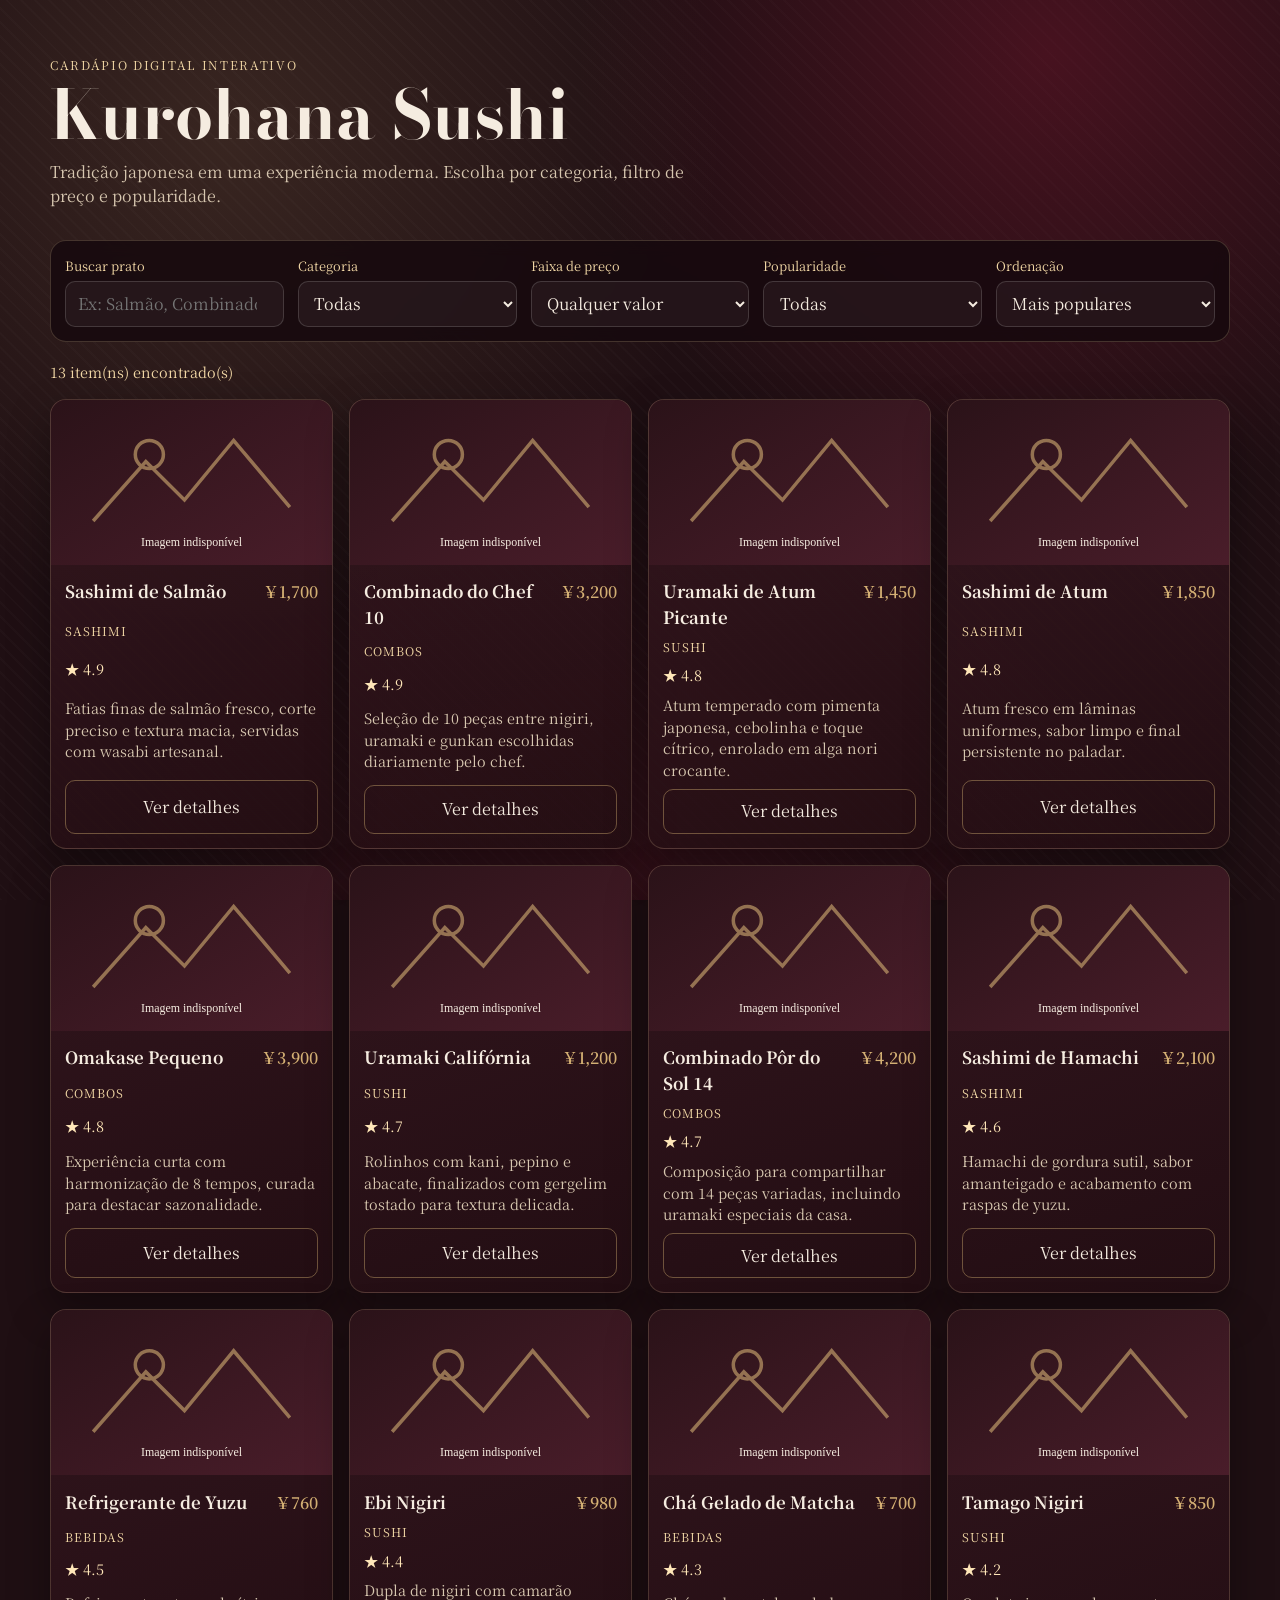
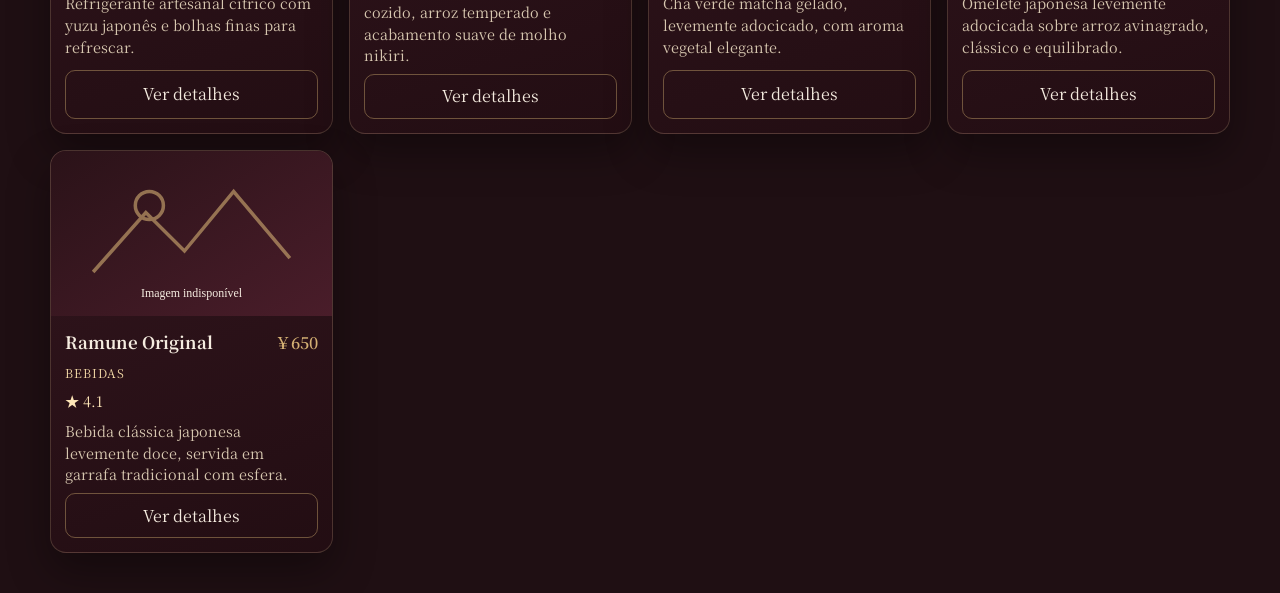
==== index.html @ 22fa5e56 "first commit" ====
<!doctype html>
<html lang="pt-BR">
  <head>
    <meta charset="UTF-8" />
    <meta name="viewport" content="width=device-width, initial-scale=1.0" />
    <meta
      name="description"
      content="Cardápio digital interativo de sushi com busca, filtros e visual vintage moderno."
    />
    <title>Kurohana Sushi | Cardápio Digital</title>
    <link rel="preconnect" href="https://fonts.googleapis.com" />
    <link rel="preconnect" href="https://fonts.gstatic.com" crossorigin />
    <link
      href="https://fonts.googleapis.com/css2?family=Bodoni+Moda:opsz,wght@6..96,400;6..96,600;6..96,700&family=Noto+Serif+JP:wght@400;600;700&display=swap"
      rel="stylesheet"
    />
    <link rel="stylesheet" href="assets/css/styles.css" />
  </head>
  <body data-page="menu">
    <div class="site-bg" aria-hidden="true"></div>

    <header class="hero container">
      <p class="hero-kicker">Cardápio Digital Interativo</p>
      <h1 class="hero-title">Kurohana Sushi</h1>
      <p class="hero-subtitle">
        Tradição japonesa em uma experiência moderna. Escolha por categoria,
        filtro de preço e popularidade.
      </p>
    </header>

    <main class="container" id="main-content">
      <section class="controls" aria-label="Busca e filtros">
        <div class="field">
          <label for="search-input">Buscar prato</label>
          <input
            id="search-input"
            type="search"
            placeholder="Ex: Salmão, Combinado, Yuzu"
            autocomplete="off"
          />
        </div>

        <div class="field">
          <label for="category-filter">Categoria</label>
          <select id="category-filter" aria-label="Filtrar por categoria">
            <option value="all">Todas</option>
          </select>
        </div>

        <div class="field">
          <label for="price-filter">Faixa de preço</label>
          <select id="price-filter" aria-label="Filtrar por faixa de preço">
            <option value="all">Qualquer valor</option>
            <option value="0-1000">Até ¥1.000</option>
            <option value="1001-1800">¥1.001 a ¥1.800</option>
            <option value="1801-3000">¥1.801 a ¥3.000</option>
            <option value="3001-999999">Acima de ¥3.000</option>
          </select>
        </div>

        <div class="field">
          <label for="rating-filter">Popularidade</label>
          <select id="rating-filter" aria-label="Filtrar por popularidade">
            <option value="0">Todas</option>
            <option value="4">A partir de 4.0</option>
            <option value="4.5">A partir de 4.5</option>
            <option value="4.8">A partir de 4.8</option>
          </select>
        </div>

        <div class="field">
          <label for="sort-filter">Ordenação</label>
          <select id="sort-filter" aria-label="Ordenar itens">
            <option value="popular">Mais populares</option>
            <option value="price-asc">Menor preço</option>
            <option value="price-desc">Maior preço</option>
            <option value="name-asc">Nome A-Z</option>
          </select>
        </div>
      </section>

      <section class="status-wrap" aria-live="polite">
        <p id="results-count" class="results-count"></p>
        <p id="loading-state" class="status-message">Carregando cardápio...</p>
        <p id="error-state" class="status-message hidden" role="alert">
          Não foi possível carregar o cardápio. Recarregue a página.
        </p>
        <p id="empty-state" class="status-message hidden">
          Nenhum item encontrado para os filtros aplicados.
        </p>
      </section>

      <section aria-label="Itens do cardápio">
        <div id="menu-grid" class="menu-grid" role="list"></div>
      </section>
    </main>

    <dialog id="item-modal" class="item-modal" aria-labelledby="modal-title">
      <article>
        <button type="button" class="modal-close" id="modal-close" aria-label="Fechar detalhes">
          Fechar
        </button>
        <img id="modal-image" src="" alt="" />
        <div class="modal-content">
          <p id="modal-category" class="tag"></p>
          <h2 id="modal-title"></h2>
          <p id="modal-price" class="price"></p>
          <p id="modal-rating" class="rating"></p>
          <p id="modal-description"></p>
        </div>
      </article>
    </dialog>

    <script src="assets/js/utils.js"></script>
    <script src="assets/js/app.js" defer></script>
  </body>
</html>
---- assets/css/styles.css ----
:root {
  --bg: #1f0f13;
  --bg-soft: #2e151a;
  --panel: rgba(39, 19, 24, 0.78);
  --panel-strong: #35171f;
  --accent: #d4b074;
  --accent-soft: #f2d8a6;
  --text: #f5ece0;
  --text-soft: #d7c7b0;
  --danger: #d95252;
  --ring: rgba(212, 176, 116, 0.55);
  --radius: 16px;
  --shadow: 0 18px 40px rgba(0, 0, 0, 0.35);
}

* {
  box-sizing: border-box;
}

html,
body {
  margin: 0;
  padding: 0;
}

body {
  color: var(--text);
  background: var(--bg);
  font-family: "Noto Serif JP", "Palatino Linotype", "Book Antiqua", serif;
  line-height: 1.5;
  min-height: 100vh;
  position: relative;
}

.site-bg {
  position: fixed;
  inset: 0;
  z-index: -1;
  background:
    radial-gradient(circle at 18% 15%, rgba(212, 176, 116, 0.14), transparent 38%),
    radial-gradient(circle at 82% 6%, rgba(119, 22, 46, 0.45), transparent 35%),
    radial-gradient(circle at 50% 115%, rgba(70, 17, 30, 0.65), transparent 45%),
    repeating-linear-gradient(
      45deg,
      rgba(255, 255, 255, 0.014) 0,
      rgba(255, 255, 255, 0.014) 2px,
      transparent 2px,
      transparent 10px
    ),
    var(--bg);
}

img {
  max-width: 100%;
  display: block;
}

.container {
  width: min(1180px, calc(100% - 2rem));
  margin: 0 auto;
}

.hero {
  padding: 3.5rem 0 2rem;
}

.hero-kicker {
  text-transform: uppercase;
  letter-spacing: 0.14em;
  font-size: 0.75rem;
  color: var(--accent-soft);
  margin: 0;
}

.hero-title {
  font-family: "Bodoni Moda", "Didot", "Times New Roman", serif;
  font-size: clamp(2rem, 6vw, 4.25rem);
  margin: 0.35rem 0 0.8rem;
  line-height: 1;
  font-weight: 700;
}

.hero-subtitle {
  margin: 0;
  max-width: 72ch;
  color: var(--text-soft);
}

.controls {
  position: sticky;
  top: 0;
  z-index: 20;
  margin-bottom: 1.2rem;
  padding: 0.9rem;
  border: 1px solid rgba(242, 216, 166, 0.2);
  border-radius: var(--radius);
  background: rgba(22, 9, 14, 0.84);
  backdrop-filter: blur(8px);
  display: grid;
  gap: 0.85rem;
  grid-template-columns: repeat(auto-fit, minmax(145px, 1fr));
}

.field {
  display: grid;
  gap: 0.35rem;
}

.field-inline {
  grid-template-columns: repeat(2, minmax(0, 1fr));
  gap: 0.8rem;
}

label {
  font-size: 0.8rem;
  color: var(--accent-soft);
}

input,
select,
textarea,
button {
  font: inherit;
}

input,
select,
textarea {
  width: 100%;
  border-radius: 10px;
  border: 1px solid rgba(255, 255, 255, 0.15);
  background: rgba(245, 236, 224, 0.05);
  color: var(--text);
  padding: 0.6rem 0.72rem;
}

input:focus-visible,
select:focus-visible,
textarea:focus-visible,
button:focus-visible {
  outline: 2px solid var(--ring);
  outline-offset: 1px;
}

select option {
  color: #111;
}

button {
  border: 1px solid rgba(212, 176, 116, 0.42);
  border-radius: 999px;
  background: linear-gradient(135deg, #5f232f, #75273a);
  color: var(--text);
  padding: 0.58rem 1rem;
  cursor: pointer;
  transition: transform 0.2s ease, filter 0.2s ease;
}

button:hover {
  transform: translateY(-1px);
  filter: brightness(1.08);
}

button.danger {
  background: linear-gradient(135deg, #5e1b1d, #8a2c2f);
  border-color: rgba(217, 82, 82, 0.58);
}

.ghost-btn {
  background: transparent;
  border-radius: 10px;
  width: 100%;
}

.status-wrap {
  margin: 0.45rem 0 1rem;
}

.results-count {
  margin: 0;
  font-size: 0.9rem;
  color: var(--accent-soft);
}

.status-message {
  margin: 0.2rem 0;
  color: var(--text-soft);
}

.hidden {
  display: none !important;
}

.menu-grid {
  display: grid;
  gap: 1rem;
  grid-template-columns: repeat(auto-fill, minmax(250px, 1fr));
  padding-bottom: 2.5rem;
}

.menu-card {
  border-radius: var(--radius);
  overflow: hidden;
  border: 1px solid rgba(242, 216, 166, 0.18);
  background: linear-gradient(160deg, rgba(53, 23, 31, 0.88), rgba(36, 14, 19, 0.88));
  box-shadow: var(--shadow);
  display: grid;
  grid-template-rows: 165px 1fr;
}

.menu-card-image {
  width: 100%;
  height: 165px;
  object-fit: cover;
}

.menu-card-body {
  padding: 0.9rem;
  display: grid;
  gap: 0.52rem;
}

.menu-card-top {
  display: flex;
  justify-content: space-between;
  gap: 0.75rem;
  align-items: baseline;
}

.menu-card-title {
  margin: 0;
  font-size: 1.05rem;
  font-weight: 700;
}

.tag {
  margin: 0;
  font-size: 0.75rem;
  color: var(--accent-soft);
  text-transform: uppercase;
  letter-spacing: 0.08em;
}

.price {
  margin: 0;
  font-size: 1rem;
  color: var(--accent);
  white-space: nowrap;
  font-weight: 600;
}

.rating {
  margin: 0;
  font-size: 0.9rem;
  color: #ffe7b9;
}

.menu-card-description {
  margin: 0;
  color: var(--text-soft);
  font-size: 0.9rem;
}

.reveal {
  opacity: 0;
  transform: translateY(10px);
  animation: card-reveal 0.45s ease forwards;
}

.reveal:nth-child(2n) {
  animation-delay: 0.04s;
}

.reveal:nth-child(3n) {
  animation-delay: 0.08s;
}

.reveal:nth-child(5n) {
  animation-delay: 0.12s;
}

.item-modal {
  width: min(740px, calc(100% - 1.2rem));
  border: 1px solid rgba(242, 216, 166, 0.22);
  background: var(--panel-strong);
  color: var(--text);
  border-radius: var(--radius);
  padding: 0;
}

.item-modal::backdrop {
  background: rgba(4, 2, 3, 0.8);
}

.item-modal article {
  display: grid;
  grid-template-columns: 1fr 1fr;
  min-height: 340px;
}

.item-modal img {
  width: 100%;
  height: 100%;
  object-fit: cover;
}

.modal-content {
  padding: 1.2rem;
}

.modal-content h2 {
  margin: 0.15rem 0 0.8rem;
}

.modal-close {
  position: absolute;
  right: 0.8rem;
  top: 0.8rem;
  z-index: 1;
}

.admin-layout {
  display: grid;
  gap: 1rem;
  align-items: start;
  grid-template-columns: 1.2fr 1.2fr 1fr;
  padding-bottom: 2.5rem;
}

.admin-panel {
  border: 1px solid rgba(242, 216, 166, 0.2);
  border-radius: var(--radius);
  background: var(--panel);
  backdrop-filter: blur(6px);
  padding: 1rem;
}

.admin-panel h2 {
  margin-top: 0;
  font-size: 1.1rem;
}

.tool-row {
  display: flex;
  flex-wrap: wrap;
  gap: 0.55rem;
  margin-bottom: 0.9rem;
}

.admin-list-wrap {
  border: 1px solid rgba(255, 255, 255, 0.12);
  border-radius: 10px;
  max-height: 380px;
  overflow: auto;
}

.admin-item-list {
  list-style: none;
  margin: 0;
  padding: 0;
}

.admin-item-list li {
  border-bottom: 1px solid rgba(255, 255, 255, 0.08);
}

.admin-item-list li:last-child {
  border-bottom: 0;
}

.admin-item-btn {
  width: 100%;
  text-align: left;
  border: 0;
  border-radius: 0;
  background: transparent;
  padding: 0.72rem;
}

.admin-item-btn.active {
  background: rgba(212, 176, 116, 0.18);
}

.admin-item-btn strong {
  display: block;
}

.admin-item-btn span {
  display: block;
  color: var(--text-soft);
  font-size: 0.85rem;
}

.error-text {
  min-height: 1.1em;
  margin: 0;
  color: #ffbaba;
  font-size: 0.78rem;
}

.diff-summary {
  margin: 0.6rem 0 0.85rem;
  color: var(--accent-soft);
  font-size: 0.88rem;
}

.single-preview {
  grid-template-columns: minmax(0, 1fr);
  padding-bottom: 0;
}

@keyframes card-reveal {
  from {
    opacity: 0;
    transform: translateY(10px);
  }
  to {
    opacity: 1;
    transform: translateY(0);
  }
}

@media (max-width: 1080px) {
  .admin-layout {
    grid-template-columns: 1fr;
  }
}

@media (max-width: 840px) {
  .item-modal article {
    grid-template-columns: 1fr;
  }

  .menu-card {
    grid-template-rows: 175px 1fr;
  }

  .menu-card-image {
    height: 175px;
  }
}

@media (max-width: 680px) {
  .hero {
    padding-top: 2.8rem;
  }

  .controls {
    grid-template-columns: 1fr 1fr;
    top: 0.35rem;
  }

  .field-inline {
    grid-template-columns: 1fr;
  }
}

@media (max-width: 480px) {
  .controls {
    grid-template-columns: 1fr;
  }
}

@media (prefers-reduced-motion: reduce) {
  *,
  *::before,
  *::after {
    animation: none !important;
    transition: none !important;
    scroll-behavior: auto !important;
  }
}
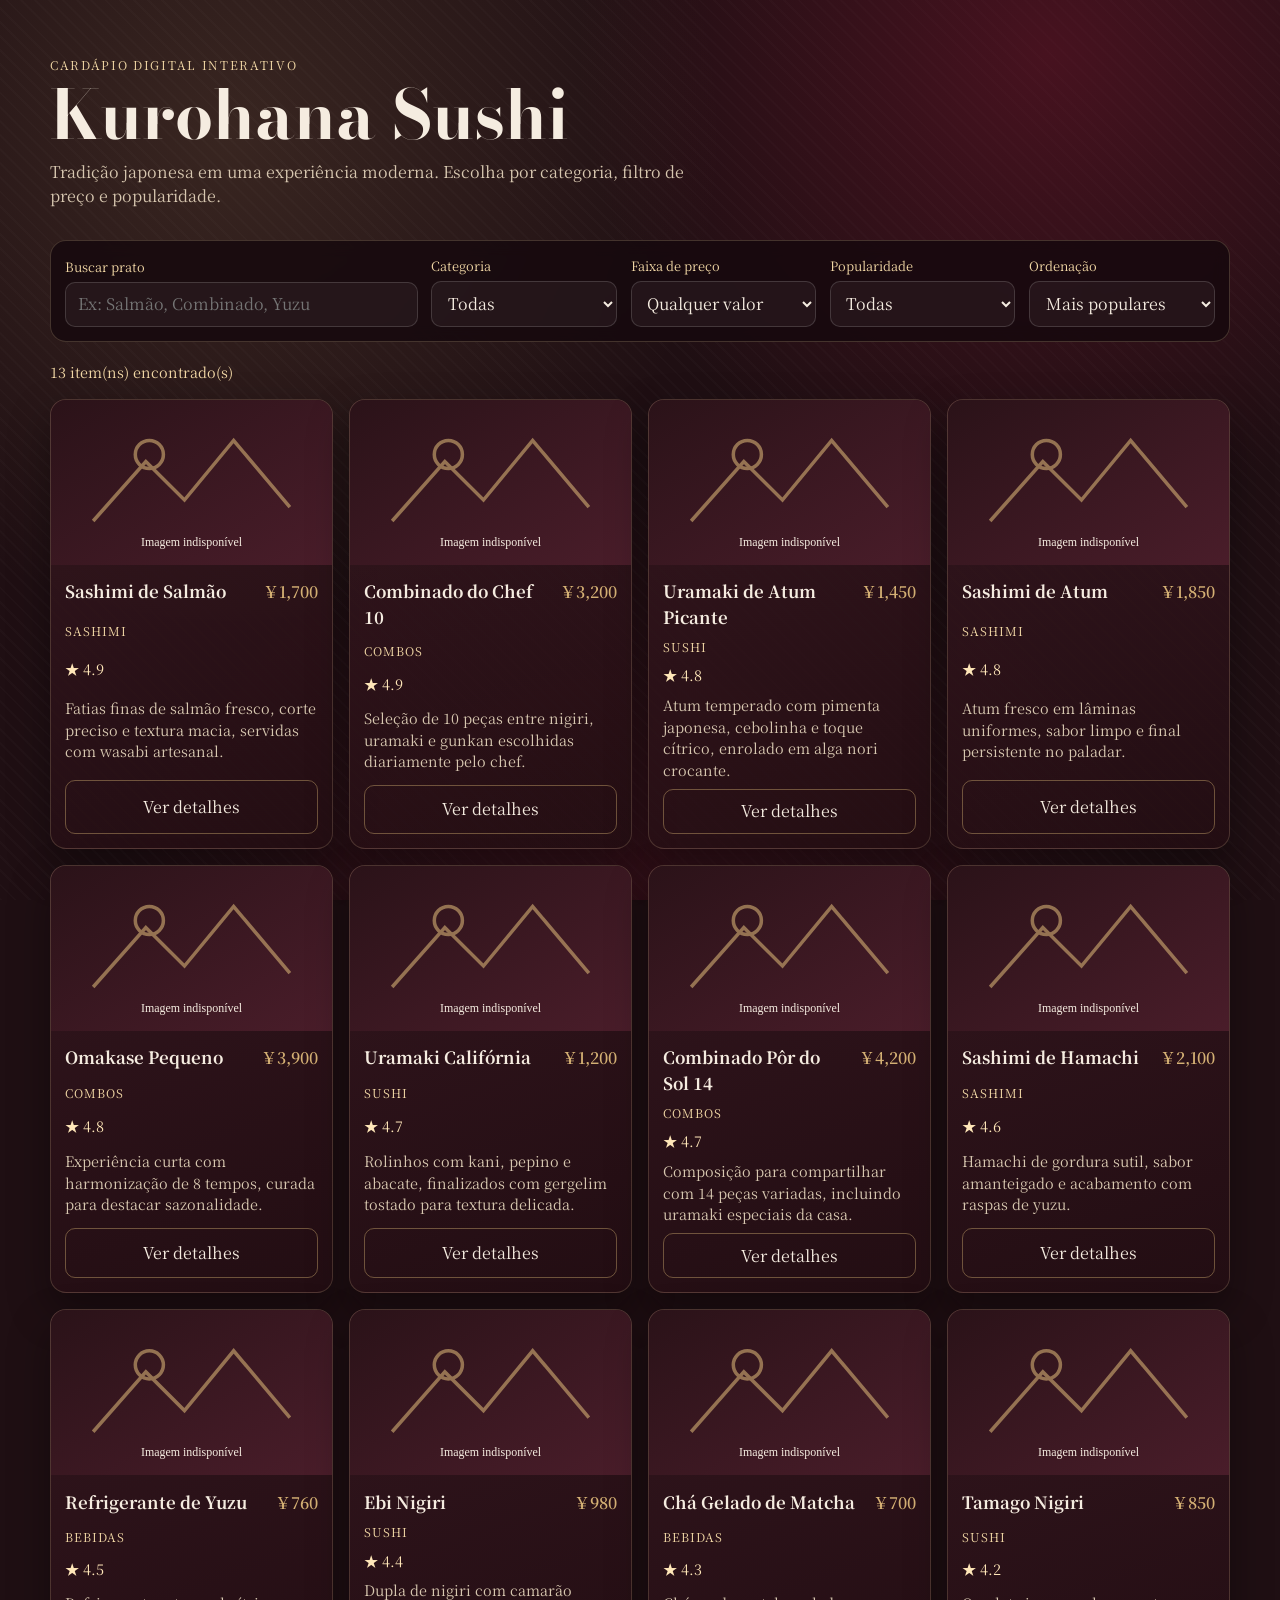
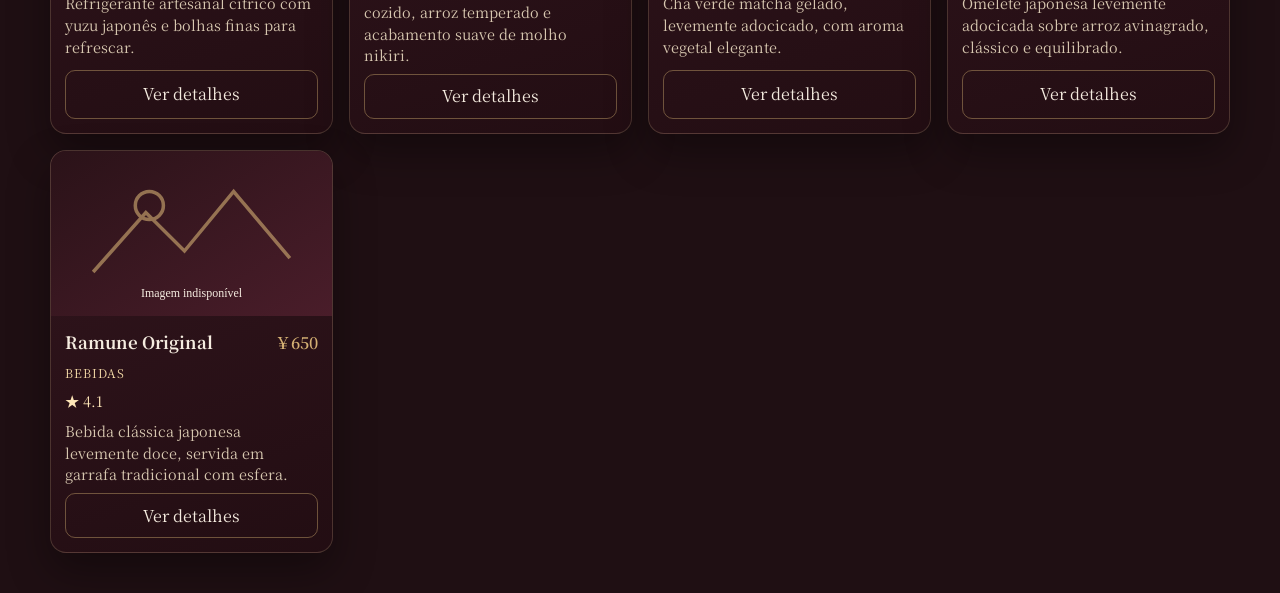
==== commit 95449010: "second commit" ====
--- a/index.html
+++ b/index.html
@@ -30,7 +30,7 @@
 
     <main class="container" id="main-content">
       <section class="controls" aria-label="Busca e filtros">
-        <div class="field">
+        <div class="field field-search">
           <label for="search-input">Buscar prato</label>
           <input
             id="search-input"
@@ -40,42 +40,54 @@
           />
         </div>
 
-        <div class="field">
-          <label for="category-filter">Categoria</label>
-          <select id="category-filter" aria-label="Filtrar por categoria">
-            <option value="all">Todas</option>
-          </select>
-        </div>
+        <button
+          type="button"
+          id="filters-toggle"
+          class="filters-toggle"
+          aria-controls="filters-panel"
+          aria-expanded="true"
+        >
+          Ocultar filtros
+        </button>
 
-        <div class="field">
-          <label for="price-filter">Faixa de preço</label>
-          <select id="price-filter" aria-label="Filtrar por faixa de preço">
-            <option value="all">Qualquer valor</option>
-            <option value="0-1000">Até ¥1.000</option>
-            <option value="1001-1800">¥1.001 a ¥1.800</option>
-            <option value="1801-3000">¥1.801 a ¥3.000</option>
-            <option value="3001-999999">Acima de ¥3.000</option>
-          </select>
-        </div>
+        <div id="filters-panel" class="filters-panel">
+          <div class="field">
+            <label for="category-filter">Categoria</label>
+            <select id="category-filter" aria-label="Filtrar por categoria">
+              <option value="all">Todas</option>
+            </select>
+          </div>
 
-        <div class="field">
-          <label for="rating-filter">Popularidade</label>
-          <select id="rating-filter" aria-label="Filtrar por popularidade">
-            <option value="0">Todas</option>
-            <option value="4">A partir de 4.0</option>
-            <option value="4.5">A partir de 4.5</option>
-            <option value="4.8">A partir de 4.8</option>
-          </select>
-        </div>
+          <div class="field">
+            <label for="price-filter">Faixa de preço</label>
+            <select id="price-filter" aria-label="Filtrar por faixa de preço">
+              <option value="all">Qualquer valor</option>
+              <option value="0-1000">Até ¥1.000</option>
+              <option value="1001-1800">¥1.001 a ¥1.800</option>
+              <option value="1801-3000">¥1.801 a ¥3.000</option>
+              <option value="3001-999999">Acima de ¥3.000</option>
+            </select>
+          </div>
 
-        <div class="field">
-          <label for="sort-filter">Ordenação</label>
-          <select id="sort-filter" aria-label="Ordenar itens">
-            <option value="popular">Mais populares</option>
-            <option value="price-asc">Menor preço</option>
-            <option value="price-desc">Maior preço</option>
-            <option value="name-asc">Nome A-Z</option>
-          </select>
+          <div class="field">
+            <label for="rating-filter">Popularidade</label>
+            <select id="rating-filter" aria-label="Filtrar por popularidade">
+              <option value="0">Todas</option>
+              <option value="4">A partir de 4.0</option>
+              <option value="4.5">A partir de 4.5</option>
+              <option value="4.8">A partir de 4.8</option>
+            </select>
+          </div>
+
+          <div class="field">
+            <label for="sort-filter">Ordenação</label>
+            <select id="sort-filter" aria-label="Ordenar itens">
+              <option value="popular">Mais populares</option>
+              <option value="price-asc">Menor preço</option>
+              <option value="price-desc">Maior preço</option>
+              <option value="name-asc">Nome A-Z</option>
+            </select>
+          </div>
         </div>
       </section>
 
--- a/assets/css/styles.css
+++ b/assets/css/styles.css
@@ -88,7 +88,7 @@
 
 .controls {
   position: sticky;
-  top: 0;
+  top: max(0.25rem, env(safe-area-inset-top));
   z-index: 20;
   margin-bottom: 1.2rem;
   padding: 0.9rem;
@@ -98,7 +98,34 @@
   backdrop-filter: blur(8px);
   display: grid;
   gap: 0.85rem;
-  grid-template-columns: repeat(auto-fit, minmax(145px, 1fr));
+  grid-template-columns: minmax(220px, 1.35fr) minmax(0, 3fr);
+  align-items: end;
+}
+
+.field-search {
+  min-width: 0;
+}
+
+.filters-toggle {
+  display: none;
+  width: 100%;
+  border-radius: 10px;
+  background: rgba(245, 236, 224, 0.08);
+  border: 1px solid rgba(242, 216, 166, 0.36);
+  color: var(--accent-soft);
+  justify-content: center;
+}
+
+.filters-toggle:hover {
+  transform: none;
+  filter: brightness(1.05);
+}
+
+.filters-panel {
+  min-width: 0;
+  display: grid;
+  gap: 0.85rem;
+  grid-template-columns: repeat(4, minmax(145px, 1fr));
 }
 
 .field {
@@ -440,23 +467,42 @@
   }
 }
 
+@media (max-width: 980px) {
+  .controls {
+    grid-template-columns: 1fr;
+  }
+
+  .filters-panel {
+    grid-template-columns: repeat(2, minmax(0, 1fr));
+  }
+}
+
 @media (max-width: 680px) {
   .hero {
     padding-top: 2.8rem;
   }
 
   .controls {
-    grid-template-columns: 1fr 1fr;
-    top: 0.35rem;
+    top: max(0.25rem, env(safe-area-inset-top));
+    padding: 0.75rem;
+    gap: 0.7rem;
+  }
+
+  .filters-toggle {
+    display: inline-flex;
+  }
+
+  .filters-panel {
+    grid-template-columns: 1fr;
+    gap: 0.7rem;
+  }
+
+  input,
+  select {
+    min-height: 44px;
   }
 
   .field-inline {
-    grid-template-columns: 1fr;
-  }
-}
-
-@media (max-width: 480px) {
-  .controls {
     grid-template-columns: 1fr;
   }
 }
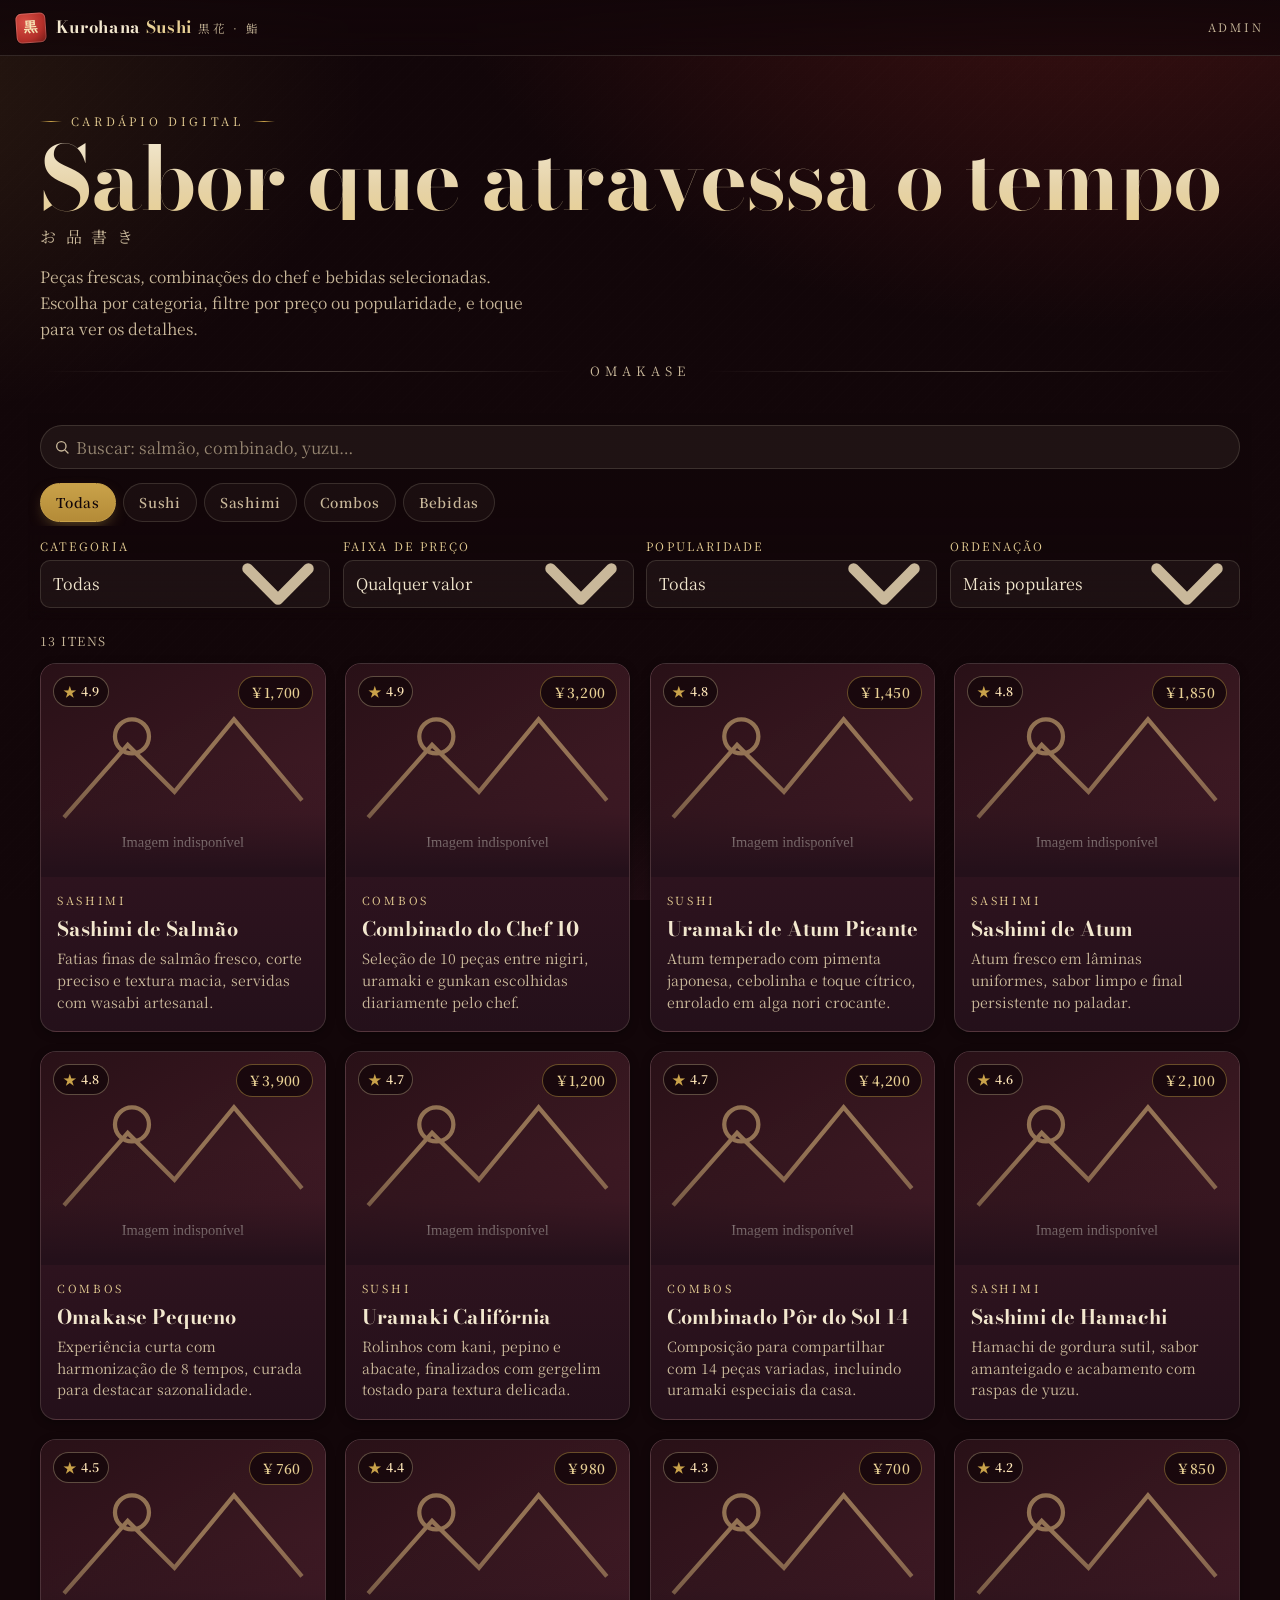
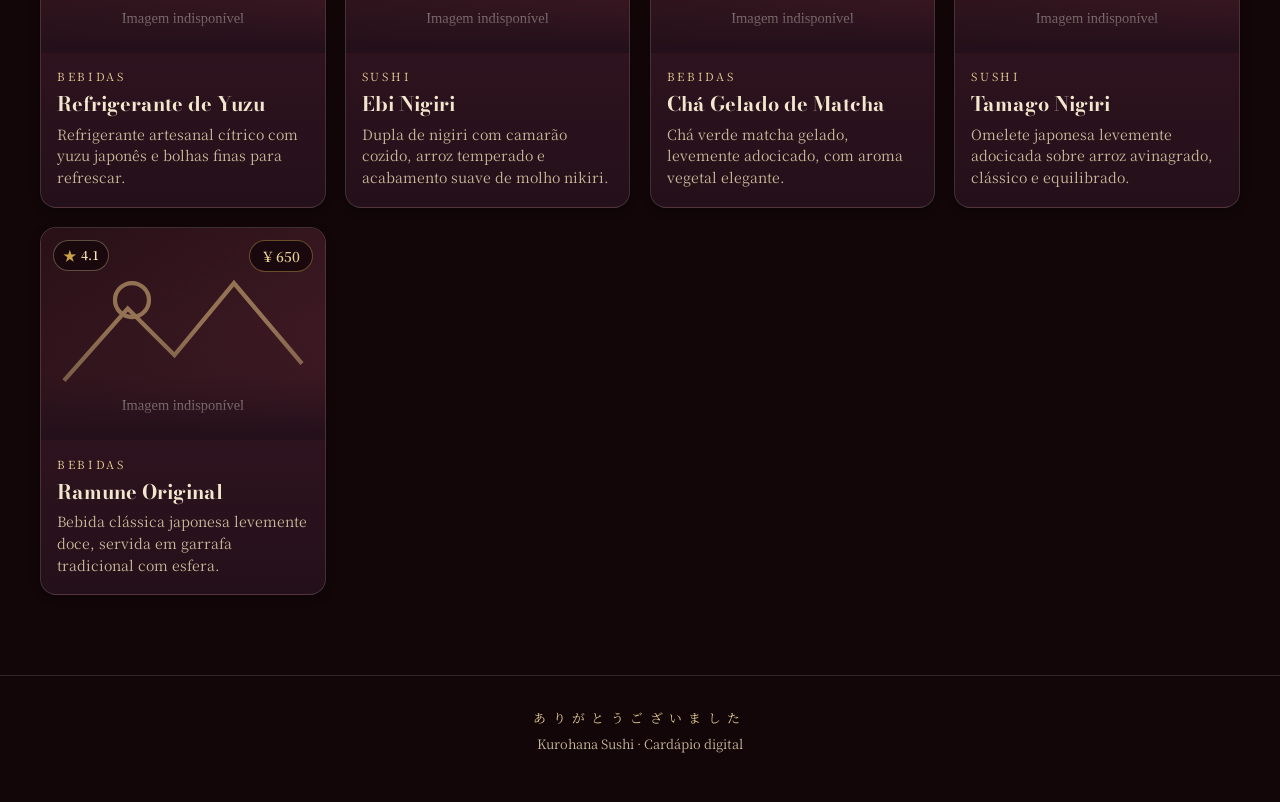
==== commit 6701f494: "Revitalize frontend with mobile-first vintage redesign Rewrites styles, markup, and client JS around" ====
--- a/index.html
+++ b/index.html
@@ -2,10 +2,11 @@
 <html lang="pt-BR">
   <head>
     <meta charset="UTF-8" />
-    <meta name="viewport" content="width=device-width, initial-scale=1.0" />
+    <meta name="viewport" content="width=device-width, initial-scale=1.0, viewport-fit=cover" />
+    <meta name="theme-color" content="#120609" />
     <meta
       name="description"
-      content="Cardápio digital interativo de sushi com busca, filtros e visual vintage moderno."
+      content="Cardápio digital do Kurohana Sushi — sushi, sashimi, combos e bebidas com visual vintage moderno."
     />
     <title>Kurohana Sushi | Cardápio Digital</title>
     <link rel="preconnect" href="https://fonts.googleapis.com" />
@@ -19,38 +20,72 @@
   <body data-page="menu">
     <div class="site-bg" aria-hidden="true"></div>
 
-    <header class="hero container">
-      <p class="hero-kicker">Cardápio Digital Interativo</p>
-      <h1 class="hero-title">Kurohana Sushi</h1>
+    <header class="topbar">
+      <div class="topbar-inner container">
+        <a href="#" class="brand" aria-label="Kurohana Sushi">
+          <span class="brand-mark" aria-hidden="true">黒</span>
+          <span>
+            <span class="brand-name">Kurohana <em>Sushi</em></span>
+            <span class="brand-jp" aria-hidden="true">黒花 · 鮨</span>
+          </span>
+        </a>
+        <a class="brand-jp" href="admin.html" style="text-decoration:none;">Admin</a>
+      </div>
+    </header>
+
+    <section class="hero container" aria-labelledby="hero-title">
+      <p class="hero-kicker">Cardápio Digital</p>
+      <h1 id="hero-title" class="hero-title">Sabor que atravessa o tempo</h1>
+      <span class="hero-jp" aria-hidden="true">お品書き</span>
       <p class="hero-subtitle">
-        Tradição japonesa em uma experiência moderna. Escolha por categoria,
-        filtro de preço e popularidade.
+        Peças frescas, combinações do chef e bebidas selecionadas. Escolha por
+        categoria, filtre por preço ou popularidade, e toque para ver os detalhes.
       </p>
-    </header>
+      <div class="hero-divider" aria-hidden="true"><span>Omakase</span></div>
+    </section>
 
     <main class="container" id="main-content">
       <section class="controls" aria-label="Busca e filtros">
-        <div class="field field-search">
-          <label for="search-input">Buscar prato</label>
-          <input
-            id="search-input"
-            type="search"
-            placeholder="Ex: Salmão, Combinado, Yuzu"
-            autocomplete="off"
-          />
+        <div class="controls-row">
+          <div class="search-wrap">
+            <svg viewBox="0 0 24 24" fill="none" stroke="currentColor" stroke-width="2" stroke-linecap="round" stroke-linejoin="round" aria-hidden="true">
+              <circle cx="11" cy="11" r="7"></circle>
+              <line x1="21" y1="21" x2="16.65" y2="16.65"></line>
+            </svg>
+            <label class="sr-only" for="search-input">Buscar prato</label>
+            <input
+              id="search-input"
+              type="search"
+              placeholder="Buscar: salmão, combinado, yuzu…"
+              autocomplete="off"
+              spellcheck="false"
+            />
+          </div>
+
+          <button
+            type="button"
+            id="filters-toggle"
+            class="icon-btn filters-toggle"
+            aria-controls="filters-panel"
+            aria-expanded="false"
+            aria-label="Abrir filtros"
+          >
+            <svg viewBox="0 0 24 24" fill="none" stroke="currentColor" stroke-width="2" stroke-linecap="round" stroke-linejoin="round" aria-hidden="true">
+              <line x1="4" y1="6" x2="20" y2="6"/>
+              <line x1="4" y1="12" x2="20" y2="12"/>
+              <line x1="4" y1="18" x2="20" y2="18"/>
+              <circle cx="9" cy="6" r="2" fill="currentColor" stroke="none"/>
+              <circle cx="15" cy="12" r="2" fill="currentColor" stroke="none"/>
+              <circle cx="7" cy="18" r="2" fill="currentColor" stroke="none"/>
+            </svg>
+          </button>
         </div>
 
-        <button
-          type="button"
-          id="filters-toggle"
-          class="filters-toggle"
-          aria-controls="filters-panel"
-          aria-expanded="true"
-        >
-          Ocultar filtros
-        </button>
+        <nav class="chips" id="category-chips" aria-label="Categorias">
+          <button type="button" class="chip" data-category="all" aria-pressed="true">Todas</button>
+        </nav>
 
-        <div id="filters-panel" class="filters-panel">
+        <div id="filters-panel" class="filters-panel" hidden>
           <div class="field">
             <label for="category-filter">Categoria</label>
             <select id="category-filter" aria-label="Filtrar por categoria">
@@ -93,7 +128,6 @@
 
       <section class="status-wrap" aria-live="polite">
         <p id="results-count" class="results-count"></p>
-        <p id="loading-state" class="status-message">Carregando cardápio...</p>
         <p id="error-state" class="status-message hidden" role="alert">
           Não foi possível carregar o cardápio. Recarregue a página.
         </p>
@@ -102,22 +136,39 @@
         </p>
       </section>
 
+      <div id="loading-state" class="skeleton-grid" aria-hidden="true">
+        <div class="skeleton"><div class="skeleton-img"></div><div class="skeleton-lines"><div class="skeleton-line w-50"></div><div class="skeleton-line"></div><div class="skeleton-line w-70"></div></div></div>
+        <div class="skeleton"><div class="skeleton-img"></div><div class="skeleton-lines"><div class="skeleton-line w-50"></div><div class="skeleton-line"></div><div class="skeleton-line w-70"></div></div></div>
+        <div class="skeleton"><div class="skeleton-img"></div><div class="skeleton-lines"><div class="skeleton-line w-50"></div><div class="skeleton-line"></div><div class="skeleton-line w-70"></div></div></div>
+        <div class="skeleton"><div class="skeleton-img"></div><div class="skeleton-lines"><div class="skeleton-line w-50"></div><div class="skeleton-line"></div><div class="skeleton-line w-70"></div></div></div>
+      </div>
+
       <section aria-label="Itens do cardápio">
         <div id="menu-grid" class="menu-grid" role="list"></div>
       </section>
     </main>
 
+    <footer class="site-footer">
+      <span class="jp" aria-hidden="true">ありがとうございました</span>
+      <span>Kurohana Sushi · Cardápio digital</span>
+    </footer>
+
     <dialog id="item-modal" class="item-modal" aria-labelledby="modal-title">
       <article>
         <button type="button" class="modal-close" id="modal-close" aria-label="Fechar detalhes">
-          Fechar
+          <span>Fechar</span>
         </button>
-        <img id="modal-image" src="" alt="" />
+        <div class="modal-image-wrap">
+          <img id="modal-image" src="" alt="" />
+        </div>
         <div class="modal-content">
           <p id="modal-category" class="tag"></p>
           <h2 id="modal-title"></h2>
-          <p id="modal-price" class="price"></p>
-          <p id="modal-rating" class="rating"></p>
+          <div class="modal-meta">
+            <span id="modal-price" class="price"></span>
+            <span class="sep" aria-hidden="true"></span>
+            <span id="modal-rating" class="rating"></span>
+          </div>
           <p id="modal-description"></p>
         </div>
       </article>
--- a/assets/css/styles.css
+++ b/assets/css/styles.css
@@ -1,384 +1,886 @@
+/* =========================================================
+   Kurohana Sushi — Cardápio Digital
+   Aesthetic: lacquer black / wine / aged gold / paper cream
+   Mobile-first. Desktop expands from there.
+   ========================================================= */
+
 :root {
-  --bg: #1f0f13;
-  --bg-soft: #2e151a;
-  --panel: rgba(39, 19, 24, 0.78);
-  --panel-strong: #35171f;
-  --accent: #d4b074;
-  --accent-soft: #f2d8a6;
-  --text: #f5ece0;
-  --text-soft: #d7c7b0;
+  --ink: #120609;
+  --ink-2: #1a0a10;
+  --lacquer: #24101a;
+  --lacquer-2: #3a1724;
+  --paper: #f2e7ce;
+  --paper-dim: #c9b89a;
+  --paper-soft: rgba(242, 231, 206, 0.6);
+  --gold: #c9a24a;
+  --gold-soft: #e7cf94;
+  --hanko: #b4302a;
+  --line: rgba(242, 231, 206, 0.14);
+  --line-strong: rgba(242, 231, 206, 0.28);
   --danger: #d95252;
-  --ring: rgba(212, 176, 116, 0.55);
-  --radius: 16px;
-  --shadow: 0 18px 40px rgba(0, 0, 0, 0.35);
-}
-
-* {
-  box-sizing: border-box;
-}
-
-html,
+
+  --shadow-sm: 0 2px 8px rgba(0, 0, 0, 0.35);
+  --shadow-md: 0 14px 32px rgba(0, 0, 0, 0.45);
+  --shadow-lg: 0 30px 60px -20px rgba(0, 0, 0, 0.7);
+
+  --r-xs: 6px;
+  --r-sm: 10px;
+  --r-md: 16px;
+  --r-lg: 22px;
+  --r-pill: 999px;
+
+  --ease: cubic-bezier(0.2, 0.7, 0.2, 1);
+  --ease-out: cubic-bezier(0.16, 1, 0.3, 1);
+
+  --serif-display: "Bodoni Moda", "Didot", "Playfair Display", "Times New Roman", serif;
+  --serif-body: "Noto Serif JP", "Palatino Linotype", "Book Antiqua", serif;
+
+  --header-h: 56px;
+}
+
+* { box-sizing: border-box; }
+
+html, body { margin: 0; padding: 0; }
+
+html {
+  color-scheme: dark;
+  scroll-behavior: smooth;
+}
+
 body {
-  margin: 0;
-  padding: 0;
-}
-
-body {
-  color: var(--text);
-  background: var(--bg);
-  font-family: "Noto Serif JP", "Palatino Linotype", "Book Antiqua", serif;
-  line-height: 1.5;
+  color: var(--paper);
+  background: var(--ink);
+  font-family: var(--serif-body);
+  line-height: 1.55;
   min-height: 100vh;
+  min-height: 100dvh;
   position: relative;
-}
-
+  -webkit-font-smoothing: antialiased;
+  -webkit-tap-highlight-color: transparent;
+  overflow-x: hidden;
+}
+
+::selection {
+  background: var(--gold);
+  color: var(--ink);
+}
+
+/* ----- Ambient background ----- */
 .site-bg {
   position: fixed;
   inset: 0;
-  z-index: -1;
+  z-index: -2;
   background:
-    radial-gradient(circle at 18% 15%, rgba(212, 176, 116, 0.14), transparent 38%),
-    radial-gradient(circle at 82% 6%, rgba(119, 22, 46, 0.45), transparent 35%),
-    radial-gradient(circle at 50% 115%, rgba(70, 17, 30, 0.65), transparent 45%),
-    repeating-linear-gradient(
-      45deg,
-      rgba(255, 255, 255, 0.014) 0,
-      rgba(255, 255, 255, 0.014) 2px,
-      transparent 2px,
-      transparent 10px
-    ),
-    var(--bg);
-}
-
-img {
-  max-width: 100%;
+    radial-gradient(1100px 700px at 85% -10%, rgba(180, 48, 42, 0.28), transparent 60%),
+    radial-gradient(900px 600px at -10% 10%, rgba(201, 162, 74, 0.12), transparent 55%),
+    radial-gradient(700px 500px at 50% 120%, rgba(58, 23, 36, 0.9), transparent 55%),
+    var(--ink);
+}
+.site-bg::after {
+  content: "";
+  position: absolute;
+  inset: 0;
+  background-image:
+    radial-gradient(rgba(255, 255, 255, 0.035) 1px, transparent 1px),
+    repeating-linear-gradient(135deg, rgba(255,255,255,0.018) 0 1px, transparent 1px 9px);
+  background-size: 3px 3px, auto;
+  mix-blend-mode: overlay;
+  opacity: 0.7;
+  pointer-events: none;
+}
+
+img { max-width: 100%; display: block; }
+
+a { color: var(--gold-soft); }
+
+/* ----- Layout ----- */
+.container {
+  width: min(1200px, calc(100% - 1.5rem));
+  margin: 0 auto;
+}
+
+@media (min-width: 720px) {
+  .container { width: min(1200px, calc(100% - 2.5rem)); }
+}
+
+/* =========================================================
+   TOP BAR
+   ========================================================= */
+.topbar {
+  position: sticky;
+  top: 0;
+  z-index: 40;
+  height: var(--header-h);
+  display: flex;
+  align-items: center;
+  padding: 0 1rem;
+  padding-top: env(safe-area-inset-top);
+  height: calc(var(--header-h) + env(safe-area-inset-top));
+  background: linear-gradient(to bottom, rgba(18, 6, 9, 0.92), rgba(18, 6, 9, 0.72));
+  backdrop-filter: blur(14px) saturate(120%);
+  -webkit-backdrop-filter: blur(14px) saturate(120%);
+  border-bottom: 1px solid var(--line);
+}
+
+.topbar-inner {
+  width: 100%;
+  display: flex;
+  align-items: center;
+  justify-content: space-between;
+  gap: 0.75rem;
+}
+
+.brand {
+  display: flex;
+  align-items: center;
+  gap: 0.6rem;
+  color: var(--paper);
+  text-decoration: none;
+}
+
+.brand-mark {
+  width: 30px;
+  height: 30px;
+  border-radius: var(--r-xs);
+  display: grid;
+  place-items: center;
+  background: radial-gradient(circle at 30% 30%, #d74f45, var(--hanko) 60%, #6b1714);
+  color: #f7e6b5;
+  font-family: var(--serif-display);
+  font-weight: 700;
+  font-size: 0.85rem;
+  letter-spacing: 0.02em;
+  box-shadow: inset 0 0 0 1px rgba(255,255,255,0.2), 0 0 0 1px rgba(0,0,0,0.3);
+  transform: rotate(-4deg);
+}
+
+.brand-name {
+  font-family: var(--serif-display);
+  font-weight: 700;
+  font-size: 1.05rem;
+  letter-spacing: 0.04em;
+}
+.brand-name em {
+  font-style: normal;
+  color: var(--gold-soft);
+}
+
+.brand-jp {
+  font-size: 0.72rem;
+  letter-spacing: 0.25em;
+  color: var(--paper-dim);
+  text-transform: uppercase;
+  margin-left: 0.1rem;
+}
+
+/* =========================================================
+   HERO
+   ========================================================= */
+.hero {
+  padding: 2rem 0 1.25rem;
+  position: relative;
+}
+
+.hero-kicker {
+  display: inline-flex;
+  align-items: center;
+  gap: 0.55rem;
+  margin: 0;
+  font-size: 0.72rem;
+  text-transform: uppercase;
+  letter-spacing: 0.32em;
+  color: var(--gold-soft);
+}
+.hero-kicker::before,
+.hero-kicker::after {
+  content: "";
+  display: inline-block;
+  width: 22px;
+  height: 1px;
+  background: linear-gradient(to right, transparent, var(--gold), transparent);
+}
+
+.hero-title {
+  font-family: var(--serif-display);
+  font-weight: 700;
+  font-size: clamp(2.6rem, 11vw, 5.5rem);
+  line-height: 0.95;
+  margin: 0.4rem 0 0.3rem;
+  letter-spacing: -0.01em;
+  background: linear-gradient(180deg, var(--paper) 0%, #e6d3a8 60%, var(--gold-soft) 100%);
+  -webkit-background-clip: text;
+  background-clip: text;
+  color: transparent;
+  text-wrap: balance;
+}
+
+.hero-jp {
   display: block;
-}
-
-.container {
-  width: min(1180px, calc(100% - 2rem));
-  margin: 0 auto;
-}
-
-.hero {
-  padding: 3.5rem 0 2rem;
-}
-
-.hero-kicker {
-  text-transform: uppercase;
-  letter-spacing: 0.14em;
-  font-size: 0.75rem;
-  color: var(--accent-soft);
-  margin: 0;
-}
-
-.hero-title {
-  font-family: "Bodoni Moda", "Didot", "Times New Roman", serif;
-  font-size: clamp(2rem, 6vw, 4.25rem);
-  margin: 0.35rem 0 0.8rem;
-  line-height: 1;
-  font-weight: 700;
+  font-family: var(--serif-body);
+  font-weight: 400;
+  font-size: clamp(0.85rem, 2.6vw, 1rem);
+  letter-spacing: 0.6em;
+  color: var(--paper-dim);
+  margin: 0.15rem 0 0.9rem;
 }
 
 .hero-subtitle {
   margin: 0;
-  max-width: 72ch;
-  color: var(--text-soft);
-}
-
+  max-width: 54ch;
+  color: var(--paper-dim);
+  font-size: 0.98rem;
+  line-height: 1.65;
+}
+
+.hero-divider {
+  display: flex;
+  align-items: center;
+  gap: 0.75rem;
+  margin: 1.2rem 0 0.5rem;
+  color: var(--gold);
+  font-size: 0.8rem;
+  letter-spacing: 0.4em;
+}
+.hero-divider::before,
+.hero-divider::after {
+  content: "";
+  flex: 1;
+  height: 1px;
+  background: linear-gradient(to right, transparent, var(--line-strong), transparent);
+}
+.hero-divider span { text-transform: uppercase; color: var(--paper-dim); }
+
+/* =========================================================
+   CONTROLS (search + filters)
+   ========================================================= */
 .controls {
   position: sticky;
-  top: max(0.25rem, env(safe-area-inset-top));
-  z-index: 20;
-  margin-bottom: 1.2rem;
-  padding: 0.9rem;
-  border: 1px solid rgba(242, 216, 166, 0.2);
-  border-radius: var(--radius);
-  background: rgba(22, 9, 14, 0.84);
-  backdrop-filter: blur(8px);
+  top: calc(var(--header-h) + env(safe-area-inset-top));
+  z-index: 30;
+  padding: 0.75rem 0 0.75rem;
+  margin: 0 -0.75rem 0.75rem;
+  padding-left: 0.75rem;
+  padding-right: 0.75rem;
+  background: linear-gradient(to bottom, rgba(18,6,9,0.96) 40%, rgba(18,6,9,0.7) 80%, transparent);
+  backdrop-filter: blur(10px);
+}
+
+.controls-row {
+  display: flex;
+  gap: 0.55rem;
+  align-items: stretch;
+}
+
+.search-wrap {
+  position: relative;
+  flex: 1;
+  min-width: 0;
+}
+.search-wrap svg {
+  position: absolute;
+  left: 0.85rem;
+  top: 50%;
+  transform: translateY(-50%);
+  width: 16px;
+  height: 16px;
+  color: var(--paper-dim);
+  pointer-events: none;
+}
+
+#search-input {
+  width: 100%;
+  height: 44px;
+  padding: 0 0.9rem 0 2.2rem;
+  border-radius: var(--r-pill);
+  border: 1px solid var(--line);
+  background: rgba(242, 231, 206, 0.06);
+  color: var(--paper);
+  font-family: var(--serif-body);
+  transition: border-color 0.2s, background 0.2s;
+}
+#search-input::placeholder { color: var(--paper-dim); opacity: 0.7; }
+#search-input:focus {
+  outline: none;
+  border-color: var(--gold);
+  background: rgba(242, 231, 206, 0.1);
+}
+
+.icon-btn {
+  width: 44px;
+  height: 44px;
+  border-radius: var(--r-pill);
+  display: inline-grid;
+  place-items: center;
+  background: rgba(242, 231, 206, 0.06);
+  border: 1px solid var(--line);
+  color: var(--paper);
+  cursor: pointer;
+  padding: 0;
+  transition: background 0.2s, border-color 0.2s, transform 0.2s;
+}
+.icon-btn:hover { background: rgba(242, 231, 206, 0.12); border-color: var(--gold); }
+.icon-btn[aria-expanded="true"] { background: var(--gold); color: var(--ink); border-color: var(--gold); }
+.icon-btn svg { width: 18px; height: 18px; }
+
+.filters-toggle { display: inline-grid; }
+
+/* Category chips (horizontal scroll) */
+.chips {
+  display: flex;
+  gap: 0.45rem;
+  overflow-x: auto;
+  scroll-snap-type: x proximity;
+  padding: 0.85rem 0.75rem 0.25rem;
+  margin: 0 -0.75rem;
+  scrollbar-width: none;
+}
+.chips::-webkit-scrollbar { display: none; }
+
+.chip {
+  flex: 0 0 auto;
+  scroll-snap-align: start;
+  appearance: none;
+  font-family: var(--serif-body);
+  font-size: 0.85rem;
+  letter-spacing: 0.05em;
+  padding: 0.5rem 0.95rem;
+  border-radius: var(--r-pill);
+  background: rgba(242, 231, 206, 0.04);
+  color: var(--paper-dim);
+  border: 1px solid var(--line);
+  cursor: pointer;
+  transition: all 0.2s var(--ease);
+  white-space: nowrap;
+}
+.chip:hover { color: var(--paper); border-color: var(--line-strong); }
+.chip[aria-pressed="true"] {
+  background: linear-gradient(180deg, var(--gold) 0%, #b48b37 100%);
+  color: var(--ink);
+  border-color: var(--gold);
+  box-shadow: 0 6px 16px -6px rgba(201, 162, 74, 0.55);
+  font-weight: 600;
+}
+
+/* Filters panel — bottom sheet on mobile, inline on desktop */
+.filters-panel {
   display: grid;
-  gap: 0.85rem;
-  grid-template-columns: minmax(220px, 1.35fr) minmax(0, 3fr);
-  align-items: end;
-}
-
-.field-search {
-  min-width: 0;
-}
-
-.filters-toggle {
-  display: none;
-  width: 100%;
-  border-radius: 10px;
-  background: rgba(245, 236, 224, 0.08);
-  border: 1px solid rgba(242, 216, 166, 0.36);
-  color: var(--accent-soft);
-  justify-content: center;
-}
-
-.filters-toggle:hover {
-  transform: none;
-  filter: brightness(1.05);
-}
-
-.filters-panel {
-  min-width: 0;
-  display: grid;
-  gap: 0.85rem;
-  grid-template-columns: repeat(4, minmax(145px, 1fr));
-}
+  gap: 0.8rem;
+  grid-template-columns: 1fr 1fr;
+  padding: 1rem 0.75rem 1.25rem;
+  margin: 0 -0.75rem;
+  border-top: 1px solid var(--line);
+  background: rgba(18, 6, 9, 0.6);
+}
+.filters-panel[hidden] { display: none; }
+
+.filters-panel .field { min-width: 0; }
 
 .field {
   display: grid;
-  gap: 0.35rem;
-}
-
-.field-inline {
-  grid-template-columns: repeat(2, minmax(0, 1fr));
-  gap: 0.8rem;
+  gap: 0.3rem;
 }
 
 label {
-  font-size: 0.8rem;
-  color: var(--accent-soft);
-}
-
-input,
-select,
-textarea,
-button {
-  font: inherit;
-}
-
-input,
-select,
-textarea {
+  font-size: 0.72rem;
+  text-transform: uppercase;
+  letter-spacing: 0.18em;
+  color: var(--gold-soft);
+}
+
+input, select, textarea, button { font: inherit; }
+
+input, select, textarea {
   width: 100%;
-  border-radius: 10px;
-  border: 1px solid rgba(255, 255, 255, 0.15);
-  background: rgba(245, 236, 224, 0.05);
-  color: var(--text);
-  padding: 0.6rem 0.72rem;
+  border-radius: var(--r-sm);
+  border: 1px solid var(--line);
+  background: rgba(242, 231, 206, 0.05);
+  color: var(--paper);
+  padding: 0.65rem 0.75rem;
+  min-height: 44px;
+  transition: border-color 0.15s, background 0.15s;
 }
 
 input:focus-visible,
 select:focus-visible,
 textarea:focus-visible,
 button:focus-visible {
-  outline: 2px solid var(--ring);
+  outline: 2px solid var(--gold);
   outline-offset: 1px;
-}
-
-select option {
-  color: #111;
-}
-
-button {
-  border: 1px solid rgba(212, 176, 116, 0.42);
-  border-radius: 999px;
-  background: linear-gradient(135deg, #5f232f, #75273a);
-  color: var(--text);
-  padding: 0.58rem 1rem;
-  cursor: pointer;
-  transition: transform 0.2s ease, filter 0.2s ease;
-}
-
-button:hover {
-  transform: translateY(-1px);
-  filter: brightness(1.08);
-}
-
-button.danger {
-  background: linear-gradient(135deg, #5e1b1d, #8a2c2f);
-  border-color: rgba(217, 82, 82, 0.58);
-}
-
-.ghost-btn {
-  background: transparent;
-  border-radius: 10px;
-  width: 100%;
-}
-
-.status-wrap {
-  margin: 0.45rem 0 1rem;
-}
-
+  border-color: transparent;
+}
+
+select { appearance: none; background-image: url("data:image/svg+xml;utf8,<svg xmlns='http://www.w3.org/2000/svg' viewBox='0 0 10 6' fill='none'><path d='M1 1l4 4 4-4' stroke='%23c9b89a' stroke-width='1.4' stroke-linecap='round' stroke-linejoin='round'/></svg>"); background-repeat: no-repeat; background-position: right 0.85rem center; padding-right: 2rem; }
+select option { color: #111; background: #f2e7ce; }
+
+/* =========================================================
+   STATUS
+   ========================================================= */
+.status-wrap { margin: 0.25rem 0 0.75rem; }
 .results-count {
   margin: 0;
-  font-size: 0.9rem;
-  color: var(--accent-soft);
-}
-
-.status-message {
-  margin: 0.2rem 0;
-  color: var(--text-soft);
-}
-
-.hidden {
-  display: none !important;
-}
-
+  font-size: 0.78rem;
+  color: var(--paper-dim);
+  letter-spacing: 0.12em;
+  text-transform: uppercase;
+}
+.status-message { margin: 0.5rem 0; color: var(--paper-dim); }
+.hidden { display: none !important; }
+
+/* =========================================================
+   MENU GRID + CARDS
+   ========================================================= */
 .menu-grid {
   display: grid;
-  gap: 1rem;
-  grid-template-columns: repeat(auto-fill, minmax(250px, 1fr));
-  padding-bottom: 2.5rem;
+  gap: 0.9rem;
+  grid-template-columns: 1fr;
+  padding-bottom: 3rem;
+}
+
+@media (min-width: 640px) {
+  .menu-grid { grid-template-columns: repeat(2, 1fr); gap: 1rem; }
+}
+@media (min-width: 960px) {
+  .menu-grid { grid-template-columns: repeat(3, 1fr); gap: 1.2rem; }
+}
+@media (min-width: 1280px) {
+  .menu-grid { grid-template-columns: repeat(4, 1fr); }
 }
 
 .menu-card {
-  border-radius: var(--radius);
+  position: relative;
+  border-radius: var(--r-md);
   overflow: hidden;
-  border: 1px solid rgba(242, 216, 166, 0.18);
-  background: linear-gradient(160deg, rgba(53, 23, 31, 0.88), rgba(36, 14, 19, 0.88));
-  box-shadow: var(--shadow);
-  display: grid;
-  grid-template-rows: 165px 1fr;
-}
-
+  background: linear-gradient(180deg, var(--lacquer-2) 0%, var(--lacquer) 100%);
+  border: 1px solid var(--line);
+  box-shadow: var(--shadow-sm);
+  cursor: pointer;
+  isolation: isolate;
+  transition: transform 0.35s var(--ease), box-shadow 0.35s var(--ease), border-color 0.35s var(--ease);
+}
+.menu-card::before {
+  content: "";
+  position: absolute;
+  inset: 0;
+  background: radial-gradient(600px 120px at 50% -20%, rgba(201, 162, 74, 0.18), transparent 70%);
+  pointer-events: none;
+  opacity: 0;
+  transition: opacity 0.35s var(--ease);
+  z-index: 1;
+}
+.menu-card:hover,
+.menu-card:focus-within {
+  transform: translateY(-3px);
+  box-shadow: var(--shadow-md);
+  border-color: rgba(201, 162, 74, 0.45);
+}
+.menu-card:hover::before,
+.menu-card:focus-within::before { opacity: 1; }
+
+.menu-card-image-wrap {
+  position: relative;
+  aspect-ratio: 4 / 3;
+  overflow: hidden;
+  background: var(--lacquer);
+}
 .menu-card-image {
   width: 100%;
-  height: 165px;
+  height: 100%;
   object-fit: cover;
+  transition: transform 0.6s var(--ease-out), filter 0.4s var(--ease);
+  filter: saturate(0.92) contrast(1.02);
+}
+.menu-card:hover .menu-card-image { transform: scale(1.06); filter: saturate(1) contrast(1.06); }
+.menu-card-image-wrap::after {
+  content: "";
+  position: absolute;
+  inset: auto 0 0 0;
+  height: 55%;
+  background: linear-gradient(to top, var(--lacquer) 5%, rgba(36, 16, 26, 0.2) 55%, transparent 100%);
+  pointer-events: none;
+}
+
+.menu-card-price-badge {
+  position: absolute;
+  top: 0.75rem;
+  right: 0.75rem;
+  z-index: 2;
+  background: rgba(18, 6, 9, 0.78);
+  backdrop-filter: blur(8px);
+  color: var(--gold-soft);
+  border: 1px solid rgba(201, 162, 74, 0.45);
+  padding: 0.3rem 0.7rem;
+  border-radius: var(--r-pill);
+  font-size: 0.85rem;
+  font-weight: 600;
+  letter-spacing: 0.02em;
+  white-space: nowrap;
+}
+
+.menu-card-rating {
+  position: absolute;
+  top: 0.75rem;
+  left: 0.75rem;
+  z-index: 2;
+  background: rgba(18, 6, 9, 0.72);
+  backdrop-filter: blur(8px);
+  color: #ffe7b9;
+  padding: 0.25rem 0.55rem;
+  border-radius: var(--r-pill);
+  font-size: 0.78rem;
+  font-weight: 600;
+  display: inline-flex;
+  align-items: center;
+  gap: 0.25rem;
+  border: 1px solid rgba(255, 231, 185, 0.3);
+}
+.menu-card-rating::before {
+  content: "★";
+  color: var(--gold);
+  font-size: 0.85rem;
 }
 
 .menu-card-body {
-  padding: 0.9rem;
+  position: relative;
+  padding: 0.95rem 1rem 1.1rem;
   display: grid;
-  gap: 0.52rem;
-}
-
-.menu-card-top {
-  display: flex;
-  justify-content: space-between;
-  gap: 0.75rem;
-  align-items: baseline;
+  gap: 0.45rem;
+  z-index: 1;
+}
+
+.menu-card-tag {
+  margin: 0;
+  font-size: 0.7rem;
+  color: var(--gold-soft);
+  text-transform: uppercase;
+  letter-spacing: 0.24em;
 }
 
 .menu-card-title {
   margin: 0;
-  font-size: 1.05rem;
+  font-family: var(--serif-display);
+  font-size: 1.25rem;
   font-weight: 700;
-}
-
-.tag {
-  margin: 0;
-  font-size: 0.75rem;
-  color: var(--accent-soft);
-  text-transform: uppercase;
-  letter-spacing: 0.08em;
-}
-
-.price {
-  margin: 0;
-  font-size: 1rem;
-  color: var(--accent);
-  white-space: nowrap;
-  font-weight: 600;
-}
-
-.rating {
-  margin: 0;
-  font-size: 0.9rem;
-  color: #ffe7b9;
+  line-height: 1.2;
+  color: var(--paper);
+  text-wrap: balance;
 }
 
 .menu-card-description {
   margin: 0;
-  color: var(--text-soft);
-  font-size: 0.9rem;
-}
-
+  color: var(--paper-dim);
+  font-size: 0.88rem;
+  line-height: 1.55;
+  display: -webkit-box;
+  -webkit-line-clamp: 3;
+  -webkit-box-orient: vertical;
+  overflow: hidden;
+}
+
+/* Stagger reveal */
 .reveal {
   opacity: 0;
-  transform: translateY(10px);
-  animation: card-reveal 0.45s ease forwards;
-}
-
-.reveal:nth-child(2n) {
-  animation-delay: 0.04s;
-}
-
-.reveal:nth-child(3n) {
-  animation-delay: 0.08s;
-}
-
-.reveal:nth-child(5n) {
-  animation-delay: 0.12s;
-}
-
+  transform: translateY(14px);
+  animation: card-reveal 0.55s var(--ease-out) forwards;
+}
+@keyframes card-reveal {
+  to { opacity: 1; transform: translateY(0); }
+}
+
+/* Skeleton */
+.skeleton-grid {
+  display: grid;
+  gap: 0.9rem;
+  grid-template-columns: 1fr;
+  padding-bottom: 2rem;
+}
+@media (min-width: 640px) { .skeleton-grid { grid-template-columns: repeat(2, 1fr); gap: 1rem; } }
+@media (min-width: 960px) { .skeleton-grid { grid-template-columns: repeat(3, 1fr); } }
+
+.skeleton {
+  border-radius: var(--r-md);
+  border: 1px solid var(--line);
+  background: linear-gradient(180deg, var(--lacquer-2), var(--lacquer));
+  overflow: hidden;
+}
+.skeleton-img {
+  aspect-ratio: 4 / 3;
+  background: linear-gradient(100deg, rgba(242,231,206,0.04) 30%, rgba(242,231,206,0.12) 50%, rgba(242,231,206,0.04) 70%);
+  background-size: 200% 100%;
+  animation: shimmer 1.4s linear infinite;
+}
+.skeleton-lines { padding: 0.95rem 1rem; display: grid; gap: 0.5rem; }
+.skeleton-line {
+  height: 10px;
+  border-radius: 4px;
+  background: linear-gradient(100deg, rgba(242,231,206,0.04) 30%, rgba(242,231,206,0.1) 50%, rgba(242,231,206,0.04) 70%);
+  background-size: 200% 100%;
+  animation: shimmer 1.4s linear infinite;
+}
+.skeleton-line.w-70 { width: 70%; }
+.skeleton-line.w-50 { width: 50%; }
+@keyframes shimmer {
+  from { background-position: 200% 0; }
+  to { background-position: -200% 0; }
+}
+
+/* =========================================================
+   MODAL
+   ========================================================= */
 .item-modal {
-  width: min(740px, calc(100% - 1.2rem));
-  border: 1px solid rgba(242, 216, 166, 0.22);
-  background: var(--panel-strong);
-  color: var(--text);
-  border-radius: var(--radius);
+  border: 0;
   padding: 0;
-}
-
+  background: transparent;
+  color: var(--paper);
+  max-width: 100vw;
+  max-height: 100vh;
+  width: 100%;
+  margin: 0;
+}
 .item-modal::backdrop {
-  background: rgba(4, 2, 3, 0.8);
-}
-
+  background: radial-gradient(circle at 50% 30%, rgba(36,16,26,0.85), rgba(0,0,0,0.92));
+  backdrop-filter: blur(4px);
+}
+
+.item-modal[open] {
+  animation: modal-pop 0.35s var(--ease-out);
+}
+@keyframes modal-pop {
+  from { opacity: 0; transform: translateY(20px); }
+  to { opacity: 1; transform: translateY(0); }
+}
+
+/* Mobile: full-screen bottom-sheet-ish */
 .item-modal article {
+  position: fixed;
+  inset: 0;
+  background: var(--ink-2);
   display: grid;
-  grid-template-columns: 1fr 1fr;
-  min-height: 340px;
-}
-
+  grid-template-rows: 58vh 1fr;
+  overflow: hidden;
+  border-top: 1px solid var(--line);
+}
+
+.modal-image-wrap {
+  position: relative;
+  overflow: hidden;
+  background: var(--lacquer);
+}
 .item-modal img {
   width: 100%;
   height: 100%;
   object-fit: cover;
 }
+.modal-image-wrap::after {
+  content: "";
+  position: absolute;
+  inset: 0;
+  background: linear-gradient(to bottom, transparent 40%, var(--ink-2) 100%);
+  pointer-events: none;
+}
 
 .modal-content {
-  padding: 1.2rem;
+  padding: 1.3rem 1.2rem calc(1.5rem + env(safe-area-inset-bottom));
+  overflow-y: auto;
+  display: flex;
+  flex-direction: column;
+  gap: 0.6rem;
+}
+
+.modal-content .tag {
+  margin: 0;
+  font-size: 0.72rem;
+  text-transform: uppercase;
+  letter-spacing: 0.24em;
+  color: var(--gold-soft);
 }
 
 .modal-content h2 {
-  margin: 0.15rem 0 0.8rem;
+  margin: 0;
+  font-family: var(--serif-display);
+  font-size: clamp(1.6rem, 5vw, 2.2rem);
+  font-weight: 700;
+  line-height: 1.1;
+  color: var(--paper);
+  text-wrap: balance;
+}
+
+.modal-meta {
+  display: flex;
+  align-items: center;
+  gap: 0.65rem;
+  margin: 0.25rem 0 0.35rem;
+}
+.modal-meta .price {
+  font-family: var(--serif-display);
+  color: var(--gold-soft);
+  font-size: 1.35rem;
+  font-weight: 700;
+}
+.modal-meta .rating {
+  font-size: 0.9rem;
+  color: var(--paper-dim);
+}
+.modal-meta .rating::before {
+  content: "★";
+  color: var(--gold);
+  margin-right: 0.2rem;
+}
+.modal-meta .sep {
+  width: 4px; height: 4px;
+  border-radius: 999px;
+  background: var(--line-strong);
+}
+
+#modal-description {
+  margin: 0;
+  color: var(--paper-dim);
+  line-height: 1.7;
+  font-size: 1rem;
 }
 
 .modal-close {
-  position: absolute;
-  right: 0.8rem;
-  top: 0.8rem;
-  z-index: 1;
-}
+  position: fixed;
+  top: calc(0.9rem + env(safe-area-inset-top));
+  right: 0.9rem;
+  z-index: 5;
+  width: 40px;
+  height: 40px;
+  border-radius: 999px;
+  border: 1px solid rgba(242, 231, 206, 0.3);
+  background: rgba(18, 6, 9, 0.7);
+  backdrop-filter: blur(10px);
+  color: var(--paper);
+  display: grid;
+  place-items: center;
+  padding: 0;
+  cursor: pointer;
+}
+.modal-close::before { content: "×"; font-size: 1.5rem; line-height: 1; }
+.modal-close span { display: none; }
+
+@media (min-width: 720px) {
+  .item-modal {
+    width: min(920px, calc(100% - 2rem));
+    margin: auto;
+    border-radius: var(--r-lg);
+    overflow: hidden;
+  }
+  .item-modal article {
+    position: static;
+    inset: auto;
+    grid-template-rows: unset;
+    grid-template-columns: 1.1fr 1fr;
+    min-height: 480px;
+    max-height: min(720px, 90vh);
+    border: 1px solid var(--line);
+    border-radius: var(--r-lg);
+  }
+  .modal-image-wrap::after {
+    background: linear-gradient(to right, transparent 50%, rgba(26,10,16,0.7) 100%);
+  }
+  .modal-close { position: absolute; top: 1rem; right: 1rem; }
+}
+
+/* =========================================================
+   BUTTONS (generic)
+   ========================================================= */
+button {
+  border: 1px solid rgba(201, 162, 74, 0.4);
+  border-radius: var(--r-pill);
+  background: linear-gradient(180deg, var(--gold) 0%, #a7822f 100%);
+  color: var(--ink);
+  padding: 0.7rem 1.2rem;
+  cursor: pointer;
+  font-weight: 600;
+  letter-spacing: 0.02em;
+  transition: transform 0.2s var(--ease), filter 0.2s, box-shadow 0.2s;
+}
+button:hover { transform: translateY(-1px); filter: brightness(1.05); box-shadow: 0 10px 24px -14px rgba(201, 162, 74, 0.6); }
+button:active { transform: translateY(0); }
+button.danger {
+  background: linear-gradient(180deg, #b4302a, #7b1d18);
+  color: #fff1e4;
+  border-color: rgba(255, 186, 186, 0.35);
+}
+button.ghost {
+  background: transparent;
+  color: var(--paper);
+  border: 1px solid var(--line-strong);
+}
+button.ghost:hover { background: rgba(242,231,206,0.06); }
+
+/* =========================================================
+   FOOTER
+   ========================================================= */
+.site-footer {
+  padding: 2rem 0 3rem;
+  text-align: center;
+  color: var(--paper-dim);
+  font-size: 0.8rem;
+  border-top: 1px solid var(--line);
+  margin-top: 2rem;
+}
+.site-footer .jp {
+  display: block;
+  letter-spacing: 0.5em;
+  color: var(--gold-soft);
+  margin-bottom: 0.35rem;
+}
+
+/* =========================================================
+   ADMIN (kept functional, restyled to match)
+   ========================================================= */
+.hero-admin { padding-top: 1.5rem; }
 
 .admin-layout {
   display: grid;
   gap: 1rem;
   align-items: start;
-  grid-template-columns: 1.2fr 1.2fr 1fr;
-  padding-bottom: 2.5rem;
+  grid-template-columns: 1fr;
+  padding-bottom: 3rem;
+}
+
+@media (min-width: 1080px) {
+  .admin-layout { grid-template-columns: 1.15fr 1.15fr 1fr; }
 }
 
 .admin-panel {
-  border: 1px solid rgba(242, 216, 166, 0.2);
-  border-radius: var(--radius);
-  background: var(--panel);
+  border: 1px solid var(--line);
+  border-radius: var(--r-md);
+  background: linear-gradient(180deg, rgba(42, 18, 28, 0.72), rgba(26, 10, 16, 0.72));
   backdrop-filter: blur(6px);
-  padding: 1rem;
-}
-
+  padding: 1.1rem;
+}
 .admin-panel h2 {
-  margin-top: 0;
-  font-size: 1.1rem;
+  margin: 0 0 0.9rem;
+  font-family: var(--serif-display);
+  font-size: 1.15rem;
+  color: var(--paper);
 }
 
 .tool-row {
   display: flex;
   flex-wrap: wrap;
-  gap: 0.55rem;
+  gap: 0.5rem;
   margin-bottom: 0.9rem;
 }
+.tool-row button { padding: 0.55rem 0.95rem; font-size: 0.9rem; }
+
+.field-inline {
+  display: grid;
+  grid-template-columns: 1fr 1fr;
+  gap: 0.7rem;
+}
+@media (max-width: 480px) {
+  .field-inline { grid-template-columns: 1fr; }
+}
 
 .admin-list-wrap {
-  border: 1px solid rgba(255, 255, 255, 0.12);
-  border-radius: 10px;
+  border: 1px solid var(--line);
+  border-radius: var(--r-sm);
   max-height: 380px;
   overflow: auto;
+  margin-top: 0.6rem;
 }
 
 .admin-item-list {
@@ -387,13 +889,8 @@
   padding: 0;
 }
 
-.admin-item-list li {
-  border-bottom: 1px solid rgba(255, 255, 255, 0.08);
-}
-
-.admin-item-list li:last-child {
-  border-bottom: 0;
-}
+.admin-item-list li { border-bottom: 1px solid var(--line); }
+.admin-item-list li:last-child { border-bottom: 0; }
 
 .admin-item-btn {
   width: 100%;
@@ -401,22 +898,14 @@
   border: 0;
   border-radius: 0;
   background: transparent;
-  padding: 0.72rem;
-}
-
-.admin-item-btn.active {
-  background: rgba(212, 176, 116, 0.18);
-}
-
-.admin-item-btn strong {
-  display: block;
-}
-
-.admin-item-btn span {
-  display: block;
-  color: var(--text-soft);
-  font-size: 0.85rem;
-}
+  color: var(--paper);
+  padding: 0.75rem 0.9rem;
+  font-weight: 400;
+}
+.admin-item-btn:hover { background: rgba(242,231,206,0.04); transform: none; }
+.admin-item-btn.active { background: rgba(201, 162, 74, 0.16); }
+.admin-item-btn strong { display: block; color: var(--paper); }
+.admin-item-btn span { display: block; color: var(--paper-dim); font-size: 0.82rem; }
 
 .error-text {
   min-height: 1.1em;
@@ -426,93 +915,52 @@
 }
 
 .diff-summary {
-  margin: 0.6rem 0 0.85rem;
-  color: var(--accent-soft);
-  font-size: 0.88rem;
+  margin: 0.4rem 0 0.85rem;
+  color: var(--gold-soft);
+  font-size: 0.85rem;
+  letter-spacing: 0.04em;
 }
 
 .single-preview {
-  grid-template-columns: minmax(0, 1fr);
   padding-bottom: 0;
-}
-
-@keyframes card-reveal {
-  from {
-    opacity: 0;
-    transform: translateY(10px);
+  grid-template-columns: 1fr !important;
+}
+
+/* =========================================================
+   RESPONSIVE TWEAKS
+   ========================================================= */
+@media (min-width: 720px) {
+  .hero { padding: 3rem 0 1.5rem; }
+  .filters-toggle { display: none; }
+  .filters-panel {
+    position: static;
+    display: grid !important;
+    grid-template-columns: repeat(4, 1fr);
+    border-top: 0;
+    background: transparent;
+    padding: 0.75rem 0 0;
+    margin: 0;
   }
-  to {
-    opacity: 1;
-    transform: translateY(0);
-  }
-}
-
-@media (max-width: 1080px) {
-  .admin-layout {
-    grid-template-columns: 1fr;
-  }
-}
-
-@media (max-width: 840px) {
-  .item-modal article {
-    grid-template-columns: 1fr;
-  }
-
-  .menu-card {
-    grid-template-rows: 175px 1fr;
-  }
-
-  .menu-card-image {
-    height: 175px;
-  }
-}
-
-@media (max-width: 980px) {
-  .controls {
-    grid-template-columns: 1fr;
-  }
-
-  .filters-panel {
-    grid-template-columns: repeat(2, minmax(0, 1fr));
-  }
-}
-
-@media (max-width: 680px) {
-  .hero {
-    padding-top: 2.8rem;
-  }
-
-  .controls {
-    top: max(0.25rem, env(safe-area-inset-top));
-    padding: 0.75rem;
-    gap: 0.7rem;
-  }
-
-  .filters-toggle {
-    display: inline-flex;
-  }
-
-  .filters-panel {
-    grid-template-columns: 1fr;
-    gap: 0.7rem;
-  }
-
-  input,
-  select {
-    min-height: 44px;
-  }
-
-  .field-inline {
-    grid-template-columns: 1fr;
-  }
-}
-
+}
+
+/* =========================================================
+   ACCESSIBILITY
+   ========================================================= */
 @media (prefers-reduced-motion: reduce) {
-  *,
-  *::before,
-  *::after {
+  *, *::before, *::after {
     animation: none !important;
     transition: none !important;
     scroll-behavior: auto !important;
   }
 }
+
+/* Visually hidden (for screen readers only) */
+.sr-only {
+  position: absolute !important;
+  width: 1px; height: 1px;
+  padding: 0; margin: -1px;
+  overflow: hidden;
+  clip: rect(0,0,0,0);
+  white-space: nowrap;
+  border: 0;
+}
